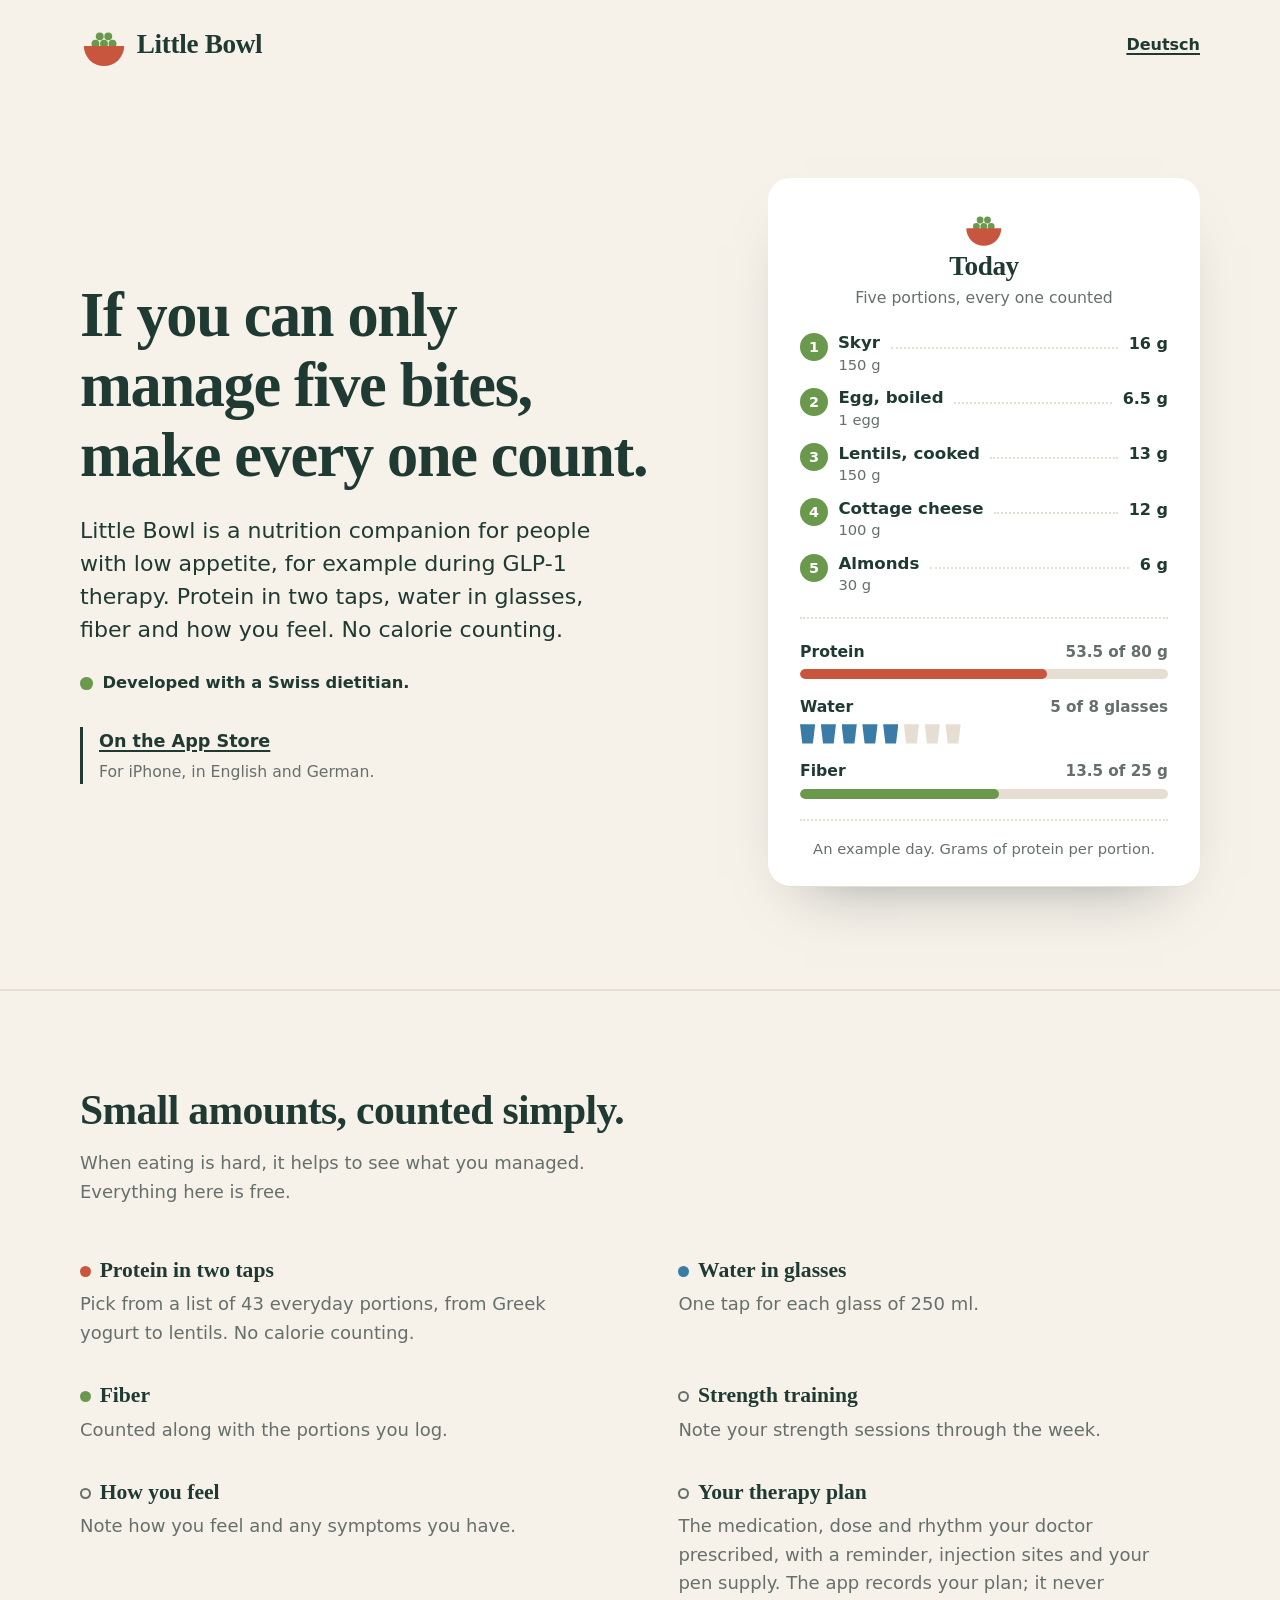
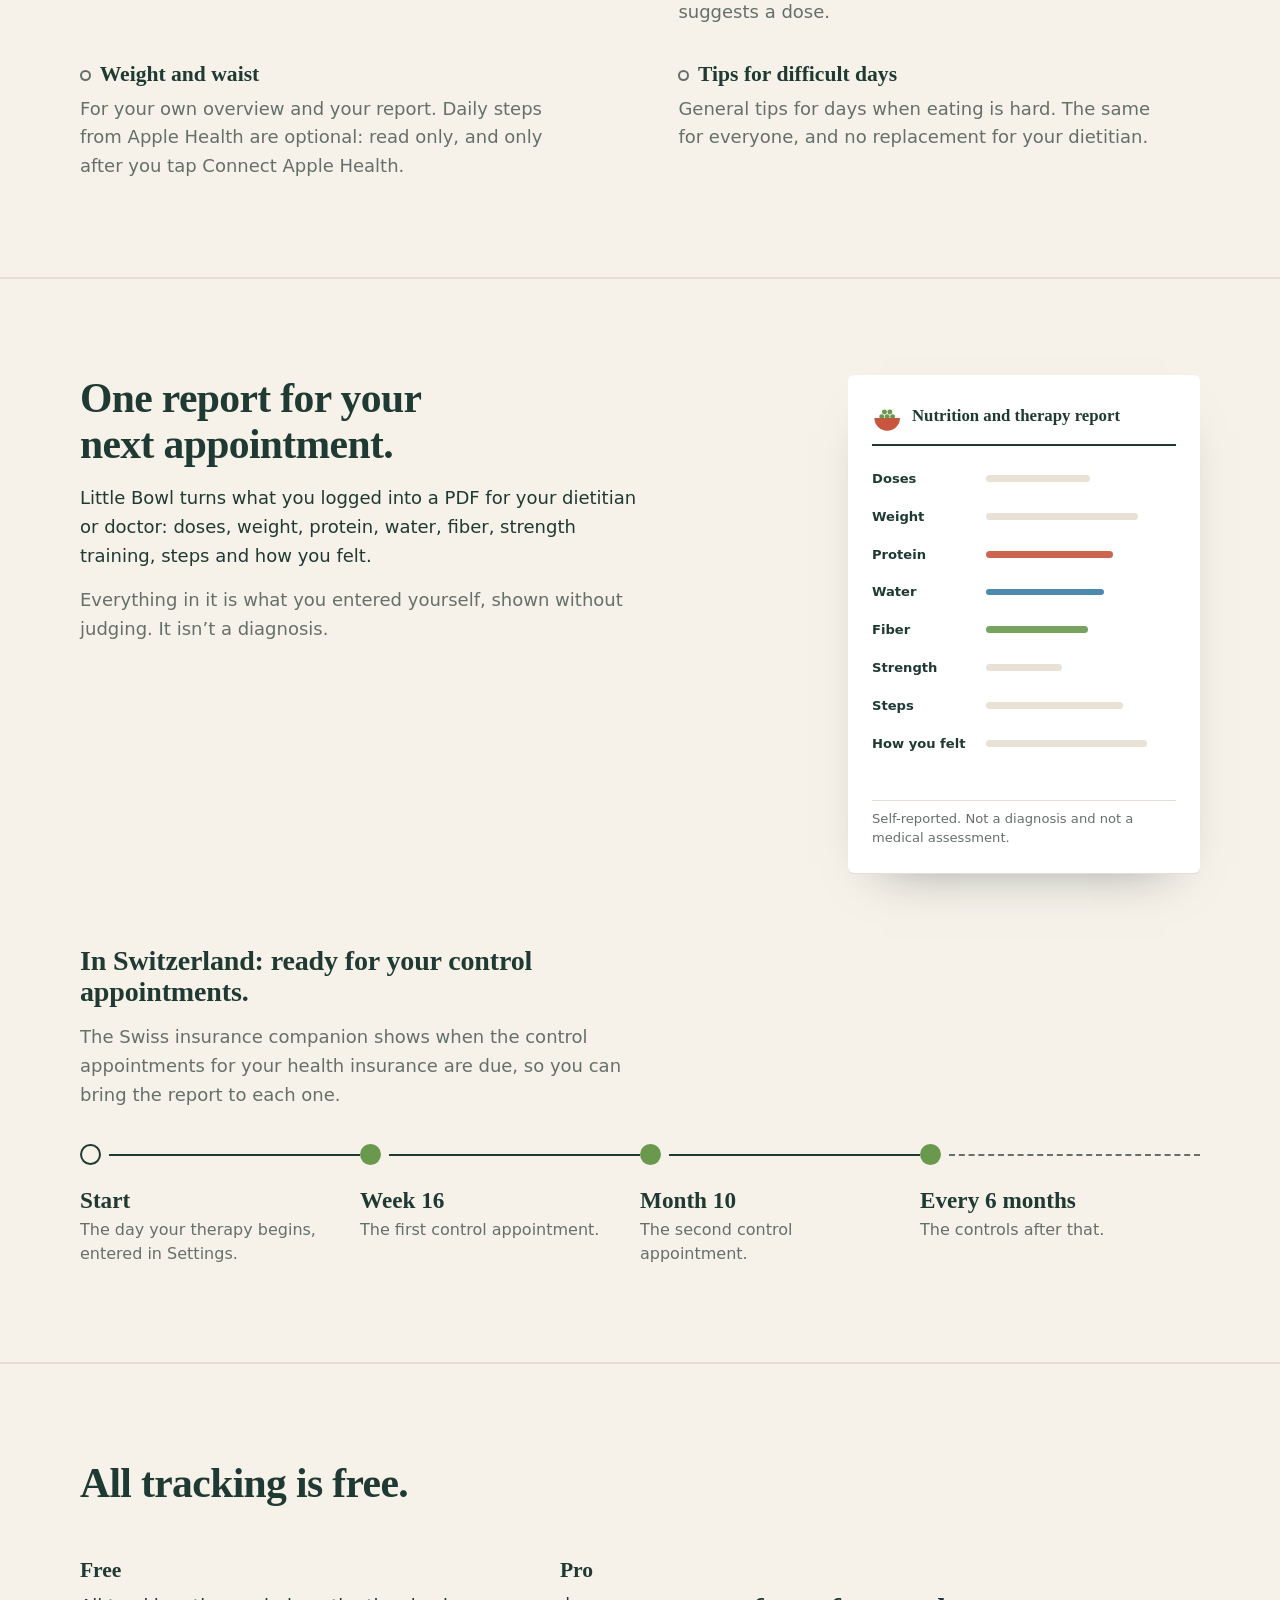
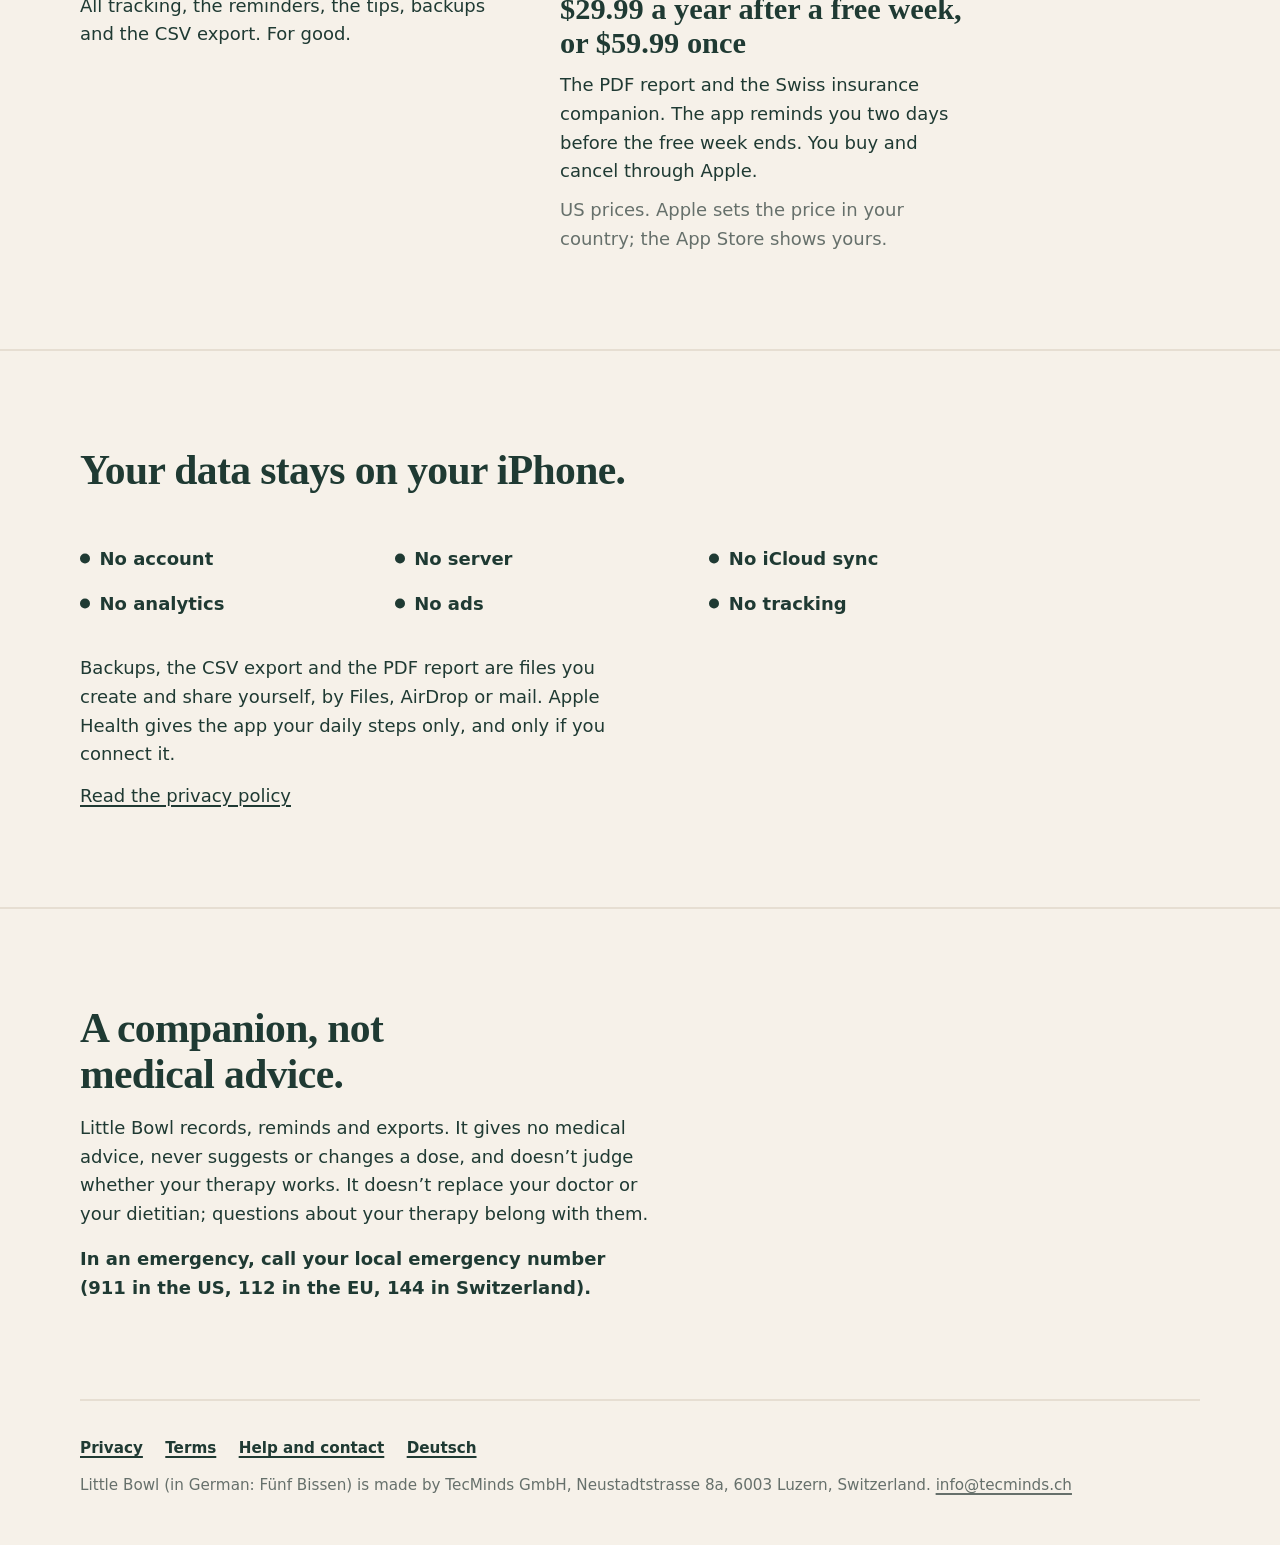
==== index.html @ 8eec95f1 "Website for Fünf Bissen / Little Bowl, English and German Home, privacy policy, terms and support. N" ====
<!-- Vor Veröffentlichung: heilmittelrechtliche Prüfung (CH HMG/AWV, DE HWG) -->
<!doctype html>
<html lang="en">
<head>
<meta charset="utf-8">
<meta name="viewport" content="width=device-width, initial-scale=1">
<title>Little Bowl: nutrition when your appetite is low</title>
<meta name="description" content="Little Bowl is a nutrition companion for iPhone for people with low appetite, for example during GLP-1 therapy: protein in two taps, water in glasses, fiber, how you feel, and a report for your dietitian. No account; your data stays on your phone.">
<link rel="alternate" hreflang="en" href="https://tobiasosdev.github.io/fuenf-bissen-site/">
<link rel="alternate" hreflang="de" href="https://tobiasosdev.github.io/fuenf-bissen-site/de/">
<meta property="og:title" content="Little Bowl: if you can only manage five bites, make every one count">
<meta property="og:description" content="A calm nutrition companion for days with low appetite. Protein in two taps, water in glasses, fiber, and one report for your dietitian.">
<meta property="og:image" content="https://tobiasosdev.github.io/fuenf-bissen-site/img/icon-512.png">
<meta property="og:type" content="website">
<meta name="theme-color" content="#F6F1E9" media="(prefers-color-scheme: light)">
<meta name="theme-color" content="#1B1D1A" media="(prefers-color-scheme: dark)">
<link rel="icon" href="favicon.svg" type="image/svg+xml">
<link rel="icon" href="img/favicon-32.png" sizes="32x32">
<link rel="apple-touch-icon" href="img/icon-180.png">
<link rel="stylesheet" href="style.css">
</head>
<body>
<a class="skip" href="#main">Skip to content</a>
<header class="wrap top">
  <a class="lockup" href="./" aria-label="Little Bowl, home">
    <svg class="mark" viewBox="0 0 100 100" aria-hidden="true"><circle cx="32.2" cy="51.5" r="8.2" fill="#6A994E"/><circle cx="50" cy="51.5" r="8.2" fill="#6A994E"/><circle cx="67.8" cy="51.5" r="8.2" fill="#6A994E"/><circle cx="41.1" cy="36.1" r="8.2" fill="#6A994E"/><circle cx="58.9" cy="36.1" r="8.2" fill="#6A994E"/><path d="M8 56 H92 A42 42 0 0 1 8 56 Z" fill="#C8553D"/></svg>
    <span class="wordmark">Little Bowl</span>
  </a>
  <nav><a href="de/" hreflang="de" lang="de">Deutsch</a></nav>
</header>

<main id="main">
  <section class="wrap hero">
    <div class="hero-text">
      <h1>If you can only manage five bites, make every one count.</h1>
      <p class="lead">Little Bowl is a nutrition companion for people with low appetite, for example during GLP-1 therapy. Protein in two taps, water in glasses, fiber and how you feel. No calorie counting.</p>
      <p class="made-with">Developed with a Swiss dietitian.</p>
      <p class="store">
        <!-- TODO: replace # with the App Store link once the app is live. -->
        <a href="#">On the App Store</a>
        <span>For iPhone, in English and German.</span>
      </p>
    </div>

    <figure class="today" aria-label="Example: a day with five small portions">
      <div class="today-head">
        <svg class="mark" viewBox="0 0 100 100" aria-hidden="true"><circle cx="32.2" cy="51.5" r="8.2" fill="#6A994E"/><circle cx="50" cy="51.5" r="8.2" fill="#6A994E"/><circle cx="67.8" cy="51.5" r="8.2" fill="#6A994E"/><circle cx="41.1" cy="36.1" r="8.2" fill="#6A994E"/><circle cx="58.9" cy="36.1" r="8.2" fill="#6A994E"/><path d="M8 56 H92 A42 42 0 0 1 8 56 Z" fill="#C8553D"/></svg>
        <h2>Today</h2>
        <p>Five portions, every one counted</p>
      </div>
      <ol class="bites">
        <li style="--i:0"><span class="n" aria-hidden="true">1</span><span class="food">Skyr</span><span class="lead-dots"></span><span class="g">16 g</span><span class="portion">150 g</span></li>
        <li style="--i:1"><span class="n" aria-hidden="true">2</span><span class="food">Egg, boiled</span><span class="lead-dots"></span><span class="g">6.5 g</span><span class="portion">1 egg</span></li>
        <li style="--i:2"><span class="n" aria-hidden="true">3</span><span class="food">Lentils, cooked</span><span class="lead-dots"></span><span class="g">13 g</span><span class="portion">150 g</span></li>
        <li style="--i:3"><span class="n" aria-hidden="true">4</span><span class="food">Cottage cheese</span><span class="lead-dots"></span><span class="g">12 g</span><span class="portion">100 g</span></li>
        <li style="--i:4"><span class="n" aria-hidden="true">5</span><span class="food">Almonds</span><span class="lead-dots"></span><span class="g">6 g</span><span class="portion">30 g</span></li>
      </ol>
      <div class="meters">
        <div class="meter protein"><span class="label">Protein</span><span class="value">53.5 of 80 g</span><span class="bar" style="--p:.67" aria-hidden="true"><i></i></span></div>
        <div class="meter water"><span class="label">Water</span><span class="value">5 of 8 glasses</span><span class="glasses" aria-hidden="true"><i class="full" style="--i:0"></i><i class="full" style="--i:1"></i><i class="full" style="--i:2"></i><i class="full" style="--i:3"></i><i class="full" style="--i:4"></i><i></i><i></i><i></i></span></div>
        <div class="meter fibre"><span class="label">Fiber</span><span class="value">13.5 of 25 g</span><span class="bar" style="--p:.54" aria-hidden="true"><i></i></span></div>
      </div>
      <p class="today-foot">An example day. Grams of protein per portion.</p>
    </figure>
  </section>

  <section class="section">
    <div class="wrap">
      <div class="intro">
        <h2>Small amounts, counted simply.</h2>
        <p class="muted">When eating is hard, it helps to see what you managed. Everything here is free.</p>
      </div>
      <dl class="inside">
        <div class="protein"><dt>Protein in two taps</dt><dd>Pick from a list of 43 everyday portions, from Greek yogurt to lentils. No calorie counting.</dd></div>
        <div class="water"><dt>Water in glasses</dt><dd>One tap for each glass of 250 ml.</dd></div>
        <div class="fibre"><dt>Fiber</dt><dd>Counted along with the portions you log.</dd></div>
        <div><dt>Strength training</dt><dd>Note your strength sessions through the week.</dd></div>
        <div><dt>How you feel</dt><dd>Note how you feel and any symptoms you have.</dd></div>
        <div><dt>Your therapy plan</dt><dd>The medication, dose and rhythm your doctor prescribed, with a reminder, injection sites and your pen supply. The app records your plan; it never suggests a dose.</dd></div>
        <div><dt>Weight and waist</dt><dd>For your own overview and your report. Daily steps from Apple Health are optional: read only, and only after you tap Connect Apple Health.</dd></div>
        <div><dt>Tips for difficult days</dt><dd>General tips for days when eating is hard. The same for everyone, and no replacement for your dietitian.</dd></div>
      </dl>
    </div>
  </section>

  <section class="section">
    <div class="wrap">
      <div class="report">
        <div class="report-text">
          <h2>One report for your next appointment.</h2>
          <p>Little Bowl turns what you logged into a PDF for your dietitian or doctor: doses, weight, protein, water, fiber, strength training, steps and how you felt.</p>
          <p class="muted">Everything in it is what you entered yourself, shown without judging. It isn’t a diagnosis.</p>
        </div>
        <figure class="sheet" aria-label="Sketch of the PDF report">
          <div class="sheet-head">
            <svg class="mark" viewBox="0 0 100 100" aria-hidden="true"><circle cx="32.2" cy="51.5" r="8.2" fill="#6A994E"/><circle cx="50" cy="51.5" r="8.2" fill="#6A994E"/><circle cx="67.8" cy="51.5" r="8.2" fill="#6A994E"/><circle cx="41.1" cy="36.1" r="8.2" fill="#6A994E"/><circle cx="58.9" cy="36.1" r="8.2" fill="#6A994E"/><path d="M8 56 H92 A42 42 0 0 1 8 56 Z" fill="#C8553D"/></svg>
            <b>Nutrition and therapy report</b>
          </div>
          <ul>
            <li style="--w:55%">Doses</li>
            <li style="--w:80%">Weight</li>
            <li class="protein" style="--w:67%">Protein</li>
            <li class="water" style="--w:62%">Water</li>
            <li class="fibre" style="--w:54%">Fiber</li>
            <li style="--w:40%">Strength</li>
            <li style="--w:72%">Steps</li>
            <li style="--w:85%">How you felt</li>
          </ul>
          <p class="sheet-foot">Self-reported. Not a diagnosis and not a medical assessment.</p>
        </figure>
      </div>

      <div class="swiss">
        <div class="intro">
          <h3>In Switzerland: ready for your control appointments.</h3>
          <p class="muted">The Swiss insurance companion shows when the control appointments for your health insurance are due, so you can bring the report to each one.</p>
        </div>
        <ol class="controls">
          <li><span class="stop" aria-hidden="true"></span><span class="when">Start</span><span class="what">The day your therapy begins, entered in Settings.</span></li>
          <li><span class="stop" aria-hidden="true"></span><span class="when">Week 16</span><span class="what">The first control appointment.</span></li>
          <li><span class="stop" aria-hidden="true"></span><span class="when">Month 10</span><span class="what">The second control appointment.</span></li>
          <li><span class="stop" aria-hidden="true"></span><span class="when">Every 6 months</span><span class="what">The controls after that.</span></li>
        </ol>
      </div>
    </div>
  </section>

  <section class="section">
    <div class="wrap">
      <div class="intro">
        <h2>All tracking is free.</h2>
      </div>
      <div class="price">
        <div>
          <h3>Free</h3>
          <p>All tracking, the reminders, the tips, backups and the CSV export. For good.</p>
        </div>
        <div>
          <h3>Pro</h3>
          <p class="amount">$29.99 a year after a free week, or $59.99 once</p>
          <p>The PDF report and the Swiss insurance companion. The app reminds you two days before the free week ends. You buy and cancel through Apple.</p>
          <p class="muted">US prices. Apple sets the price in your country; the App Store shows yours.</p>
        </div>
      </div>
    </div>
  </section>

  <section class="section">
    <div class="wrap">
      <div class="intro">
        <h2>Your data stays on your iPhone.</h2>
      </div>
      <ul class="facts">
        <li>No account</li>
        <li>No server</li>
        <li>No iCloud sync</li>
        <li>No analytics</li>
        <li>No ads</li>
        <li>No tracking</li>
      </ul>
      <div class="after">
        <p>Backups, the CSV export and the PDF report are files you create and share yourself, by Files, AirDrop or mail. Apple Health gives the app your daily steps only, and only if you connect it.</p>
        <p><a href="privacy.html">Read the privacy policy</a></p>
      </div>
    </div>
  </section>

  <section class="section">
    <div class="wrap">
      <div class="safety">
        <h2>A companion, not medical advice.</h2>
        <p>Little Bowl records, reminds and exports. It gives no medical advice, never suggests or changes a dose, and doesn’t judge whether your therapy works. It doesn’t replace your doctor or your dietitian; questions about your therapy belong with them.</p>
        <p class="emergency">In an emergency, call your local emergency number (911 in the US, 112 in the EU, 144 in Switzerland).</p>
      </div>
    </div>
  </section>
</main>

<footer class="wrap foot">
  <nav><a href="privacy.html">Privacy</a><a href="terms.html">Terms</a><a href="support.html">Help and contact</a><a href="de/" hreflang="de" lang="de">Deutsch</a></nav>
  <p>Little Bowl (in German: Fünf Bissen) is made by TecMinds GmbH, Neustadtstrasse 8a, 6003 Luzern, Switzerland. <a href="mailto:info@tecminds.ch">info@tecminds.ch</a></p>
</footer>
</body>
</html>
---- style.css ----
/* Fünf Bissen / Little Bowl: the app's palette (Genug/Design/Theme.swift).
   Spruce ink on oat paper. Terracotta is protein, lake blue is water, sage is fibre.
   No web fonts and nothing from third parties: the serif is New York wherever Apple ships it. */

:root {
  --paper: #F6F1E9;
  --card: #FFFFFF;
  --ink: #1F3A33;
  --muted: #66706B;
  --line: #E6DED2;
  --protein: #C8553D;
  --water: #3A7CA5;
  --fibre: #6A994E;

  --serif: ui-serif, "New York", "Iowan Old Style", Charter, Georgia, serif;
  --sans: system-ui, -apple-system, "Segoe UI", Roboto, "Helvetica Neue", Arial, sans-serif;
  /* SF Rounded for numbers, as in the app. */
  --round: ui-rounded, system-ui, -apple-system, sans-serif;
  --measure: 36rem;
  --radius: 22px;
  color-scheme: light dark;
}

@media (prefers-color-scheme: dark) {
  :root {
    --paper: #1B1D1A;
    --card: #262924;
    --ink: #EAF0EC;
    --muted: #A9B3AD;
    --line: #3A3E37;
    --protein: #E07A62;
    --water: #6AA7CF;
    --fibre: #8DBB70;
  }
}

* { box-sizing: border-box; }

html { -webkit-text-size-adjust: 100%; }

body {
  margin: 0;
  background: var(--paper);
  color: var(--ink);
  font: 400 1.125rem/1.6 var(--sans);
}

a { color: inherit; text-decoration-thickness: 1.5px; text-underline-offset: .18em; }
a:hover { text-decoration-thickness: 2.5px; }
:focus-visible { outline: 3px solid var(--ink); outline-offset: 3px; border-radius: 6px; }

.skip { position: absolute; left: -999px; }
.skip:focus { left: 1rem; top: 1rem; background: var(--card); padding: .5rem .9rem; z-index: 2; }

.wrap { width: min(70rem, 100% - 2.5rem); margin-inline: auto; }

/* Header: the bowl and the wordmark */
.top {
  display: flex;
  align-items: center;
  justify-content: space-between;
  gap: 1rem;
  padding-block: 1.6rem;
}
.top nav { font-weight: 700; font-size: 1rem; }

.lockup { display: inline-flex; align-items: center; gap: .55rem; text-decoration: none; }
.lockup .mark { width: 3rem; height: 3rem; flex: none; margin-block: -.4rem -.2rem; }
.lockup .wordmark { font-family: var(--serif); font-weight: 600; font-size: 1.7rem; line-height: 1; letter-spacing: -.012em; white-space: nowrap; }
.mark circle { fill: var(--fibre); }
.mark path { fill: var(--protein); }

h1, h2, h3 { font-family: var(--serif); font-weight: 600; line-height: 1.12; margin: 0; }
h1 { font-size: clamp(2.4rem, 5.4vw, 3.9rem); letter-spacing: -.022em; text-wrap: balance; }
h2 { font-size: clamp(1.8rem, 3.6vw, 2.6rem); letter-spacing: -.015em; text-wrap: balance; }
h3 { font-size: 1.35rem; letter-spacing: -.005em; }
p { margin: 0; }

.lead { font-size: clamp(1.2rem, 2.1vw, 1.38rem); line-height: 1.5; max-width: 32rem; }
.muted { color: var(--muted); }

/* Hero: the line on the left, an example day on the right */
.hero {
  display: grid;
  grid-template-columns: minmax(0, 1fr) minmax(0, 27rem);
  gap: clamp(2.5rem, 6vw, 5.5rem);
  align-items: center;
  padding-block: clamp(2rem, 7vw, 5.5rem) clamp(3.5rem, 8vw, 6.5rem);
}
.hero-text { display: grid; gap: 1.5rem; }
.made-with { display: flex; align-items: center; gap: .6rem; font-weight: 600; font-size: 1.02rem; }
.made-with::before { content: ""; flex: none; width: .8rem; height: .8rem; border-radius: 50%; background: var(--fibre); }
/* A plain link until the store page exists. */
.store { display: grid; gap: .25rem; margin-top: .4rem; padding-left: 1rem; border-left: 3px solid var(--ink); }
.store a { font-weight: 800; font-size: 1.1rem; }
.store span { font-size: .98rem; color: var(--muted); }

/* The example day: five portions, each one counted */
.today {
  margin: 0;
  background: var(--card);
  border-radius: var(--radius);
  padding: 2rem clamp(1.25rem, 3vw, 2rem) 1.6rem;
  box-shadow: 0 1px 0 var(--line), 0 30px 60px -38px rgb(31 58 51 / .5);
}
.today-head { text-align: center; margin-bottom: 1.4rem; }
.today-head .mark { width: 2.6rem; height: 2.6rem; display: block; margin: -.3rem auto .3rem; }
.today-head h2 { font-size: 1.7rem; }
.today-head p { color: var(--muted); font-size: .98rem; margin-top: .2rem; }

.bites { list-style: none; margin: 0; padding: 0; display: grid; gap: .8rem; }
.bites li {
  display: grid;
  grid-template-columns: 1.75rem auto 1fr auto;
  grid-template-areas: "n food lead g" "n portion portion portion";
  column-gap: .65rem;
  row-gap: 0;
}
.bites .n {
  grid-area: n;
  align-self: start;
  width: 1.75rem;
  height: 1.75rem;
  margin-top: .05rem;
  border-radius: 50%;
  background: var(--fibre);
  color: var(--card);
  font: 700 .9rem/1.75rem var(--round);
  text-align: center;
}
.bites .food { grid-area: food; font-weight: 700; font-size: 1.04rem; line-height: 1.35; }
/* Leader dots, the way a menu runs a dish to its price */
.bites .lead-dots { grid-area: lead; align-self: end; margin-bottom: .32em; border-bottom: 2px dotted var(--line); }
.bites .g { grid-area: g; align-self: end; font: 700 1rem/1.35 var(--round); font-variant-numeric: tabular-nums; }
.bites .portion { grid-area: portion; font-size: .92rem; color: var(--muted); line-height: 1.35; }

.meters { margin-top: 1.4rem; padding-top: 1.2rem; border-top: 2px dotted var(--line); display: grid; gap: .9rem; }
.meter { display: grid; grid-template-columns: 1fr auto; grid-template-areas: "label value" "bar bar"; gap: .35rem .6rem; align-items: baseline; }
.meter .label { grid-area: label; font-weight: 700; font-size: .98rem; }
.meter .value { grid-area: value; font: 600 .95rem/1.3 var(--round); color: var(--muted); font-variant-numeric: tabular-nums; }
.meter .bar { grid-area: bar; display: block; height: .62rem; border-radius: 99px; background: var(--line); overflow: hidden; }
.meter .bar i { display: block; height: 100%; width: calc(var(--p) * 100%); border-radius: inherit; background: var(--c); transform-origin: left; }
.meter.protein { --c: var(--protein); }
.meter.fibre { --c: var(--fibre); }
.glasses { grid-area: bar; display: flex; gap: .35rem; }
.glasses i { display: block; width: .95rem; height: 1.2rem; background: var(--line); clip-path: polygon(0 0, 100% 0, 85% 100%, 15% 100%); }
.glasses i.full { background: var(--water); }
.today-foot { margin-top: 1.3rem; padding-top: 1rem; border-top: 2px dotted var(--line); font-size: .92rem; color: var(--muted); text-align: center; }

/* The one moment of motion: five portions, one after another, then the day adds up. */
@media (prefers-reduced-motion: no-preference) {
  .bites li { animation: serve .45s cubic-bezier(.2, .9, .3, 1.2) both; animation-delay: calc(var(--i, 0) * 110ms + 300ms); }
  .bites .n { animation: pop .42s cubic-bezier(.2, .9, .3, 1.35) both; animation-delay: calc(var(--i, 0) * 110ms + 380ms); }
  .meter .bar i { animation: fill .9s cubic-bezier(.3, .8, .3, 1) both; animation-delay: 1s; }
  .glasses i.full { animation: appear .4s ease-out both; animation-delay: calc(var(--i, 0) * 80ms + 1s); }
}
@keyframes serve { from { opacity: 0; transform: translateY(.4rem); } }
@keyframes pop { from { transform: scale(0); } }
@keyframes fill { from { transform: scaleX(0); } }
@keyframes appear { from { opacity: 0; } }

/* Sections */
.section { padding-block: clamp(3.5rem, 8vw, 6rem); border-top: 2px solid var(--line); }
.section .intro { max-width: var(--measure); display: grid; gap: 1rem; margin-bottom: clamp(2rem, 5vw, 3.2rem); }

/* What's inside: a plain two-column list, each item with its colour from the app */
.inside { display: grid; grid-template-columns: repeat(2, minmax(0, 1fr)); gap: 2.2rem clamp(2rem, 6vw, 5rem); margin: 0; }
.inside div { display: grid; gap: .4rem; max-width: 30rem; align-content: start; }
.inside dt { font-family: var(--serif); font-size: 1.35rem; font-weight: 600; line-height: 1.2; display: flex; align-items: baseline; gap: .55rem; }
.inside dt::before { content: ""; flex: none; width: .68rem; height: .68rem; border-radius: 50%; box-shadow: inset 0 0 0 2px var(--muted); background: var(--c, transparent); }
.inside .protein dt::before { --c: var(--protein); box-shadow: none; }
.inside .water dt::before { --c: var(--water); box-shadow: none; }
.inside .fibre dt::before { --c: var(--fibre); box-shadow: none; }
.inside dd { margin: 0; color: var(--muted); }

/* The report, and the Swiss control dates */
.report { display: grid; grid-template-columns: minmax(0, 1fr) minmax(0, 22rem); gap: clamp(2rem, 6vw, 5rem); align-items: start; }
.report-text { display: grid; gap: 1rem; max-width: var(--measure); }
.sheet {
  margin: 0;
  background: var(--card);
  border-radius: 6px;
  aspect-ratio: 1 / 1.414;
  padding: 1.6rem 1.5rem;
  box-shadow: 0 1px 0 var(--line), 0 24px 50px -34px rgb(31 58 51 / .55);
  display: grid;
  grid-template-rows: auto 1fr auto;
  gap: 1rem;
  font-size: .82rem;
}
.sheet-head { display: flex; align-items: center; gap: .6rem; padding-bottom: .8rem; border-bottom: 2px solid var(--ink); }
.sheet-head .mark { width: 1.9rem; height: 1.9rem; flex: none; }
.sheet-head b { font-family: var(--serif); font-size: 1.05rem; font-weight: 600; line-height: 1.2; }
.sheet ul { list-style: none; margin: 0; padding: .4rem 0 0; display: grid; align-content: start; gap: 1.05rem; }
.sheet li { display: grid; grid-template-columns: 6.5rem 1fr; align-items: center; gap: .6rem; font-weight: 600; }
/* Lines stand in for the values: the page shows what you logged, not what we think of it. */
.sheet li::after { content: ""; height: .42rem; border-radius: 99px; background: var(--c, var(--line)); width: var(--w, 70%); opacity: .9; }
.sheet .protein { --c: var(--protein); }
.sheet .water { --c: var(--water); }
.sheet .fibre { --c: var(--fibre); }
.sheet-foot { color: var(--muted); border-top: 1px solid var(--line); padding-top: .6rem; line-height: 1.4; }

.swiss { margin-top: clamp(3rem, 7vw, 4.5rem); display: grid; gap: 1.6rem; }
.swiss .intro { margin-bottom: 0; }
.swiss h3 { font-size: clamp(1.4rem, 2.4vw, 1.75rem); }
.controls { list-style: none; margin: 0; padding: 0; display: grid; grid-template-columns: repeat(4, minmax(0, 1fr)); }
.controls li { display: grid; gap: .3rem; align-content: start; padding-right: 1.2rem; }
.controls .stop { display: flex; align-items: center; height: 2.4rem; margin-right: -1.2rem; margin-bottom: .5rem; }
.controls .stop::before { content: ""; flex: none; width: 1.3rem; height: 1.3rem; border-radius: 50%; background: var(--fibre); }
.controls .stop::after { content: ""; flex: 1; height: 2px; background: var(--ink); margin-left: .5rem; }
.controls li:first-child .stop::before { background: none; box-shadow: inset 0 0 0 2px var(--ink); }
.controls li:last-child .stop::after { background: none; border-top: 2px dashed var(--muted); height: 0; }
.controls .when { font-family: var(--serif); font-size: 1.45rem; font-weight: 600; line-height: 1.15; }
.controls .what { color: var(--muted); font-size: 1rem; line-height: 1.5; max-width: 15rem; }

/* Price */
.price { display: grid; grid-template-columns: repeat(2, minmax(0, 1fr)); gap: clamp(1.5rem, 5vw, 4rem); max-width: 56rem; }
.price > div { display: grid; gap: .6rem; align-content: start; }
.price .amount { font-family: var(--serif); font-size: 1.9rem; font-weight: 600; line-height: 1.15; }

/* Privacy in short */
.facts { list-style: none; margin: 0; padding: 0; display: grid; grid-template-columns: repeat(3, minmax(0, 1fr)); gap: 1rem clamp(1.5rem, 4vw, 3rem); max-width: 56rem; }
.facts li { display: flex; gap: .6rem; align-items: baseline; font-weight: 600; }
.facts li::before { content: ""; flex: none; width: .62rem; height: .62rem; border-radius: 50%; background: var(--ink); transform: translateY(-.08em); }
.after { margin-top: 2.2rem; max-width: var(--measure); display: grid; gap: .8rem; }

/* Safety */
.safety { max-width: var(--measure); display: grid; gap: 1rem; }
.emergency { font-weight: 700; }

/* Footer */
.foot {
  border-top: 2px solid var(--line);
  padding-block: 2.2rem 3rem;
  font-size: .95rem;
  color: var(--muted);
  display: grid;
  gap: .8rem;
}
.foot nav { display: flex; flex-wrap: wrap; gap: .4rem 1.4rem; font-weight: 700; color: var(--ink); }

/* Text pages: privacy, terms, support */
.page { max-width: 42rem; padding-block: clamp(1.5rem, 5vw, 3.5rem) 3rem; }
.page h1 { font-size: clamp(2.3rem, 5vw, 3.2rem); margin-bottom: .6rem; }
.page .lead { margin-block: 1.4rem 1rem; max-width: none; }
.page h2 { font-size: 1.6rem; margin-top: 2.6rem; margin-bottom: .6rem; }
.page h3 { font-size: 1.2rem; margin-top: 1.8rem; margin-bottom: .4rem; }
.page p + p { margin-top: .8rem; }
.page ul { padding-left: 1.2rem; margin: .6rem 0 0; }
.page ul + p { margin-top: .8rem; }
.page li + li { margin-top: .4rem; }
.page .note { margin-top: 1.2rem; padding: 1rem 1.2rem; background: var(--card); border-radius: 14px; border-left: 3px solid var(--ink); }

@media (max-width: 860px) {
  .hero, .report { grid-template-columns: 1fr; }
  .today { max-width: 30rem; }
  .sheet { max-width: 22rem; }
  .controls { grid-template-columns: 1fr 1fr; row-gap: 2rem; }
  .controls li:nth-child(2) .stop::after { background: none; }
  .inside, .price { grid-template-columns: 1fr; }
  .facts { grid-template-columns: 1fr 1fr; }
}

@media (max-width: 520px) {
  body { font-size: 1.06rem; }
  .lockup .wordmark { font-size: 1.45rem; }
  .lockup .mark { width: 2.6rem; height: 2.6rem; }
  .controls, .facts { grid-template-columns: 1fr; }
  .controls .stop::after { display: none; }
}
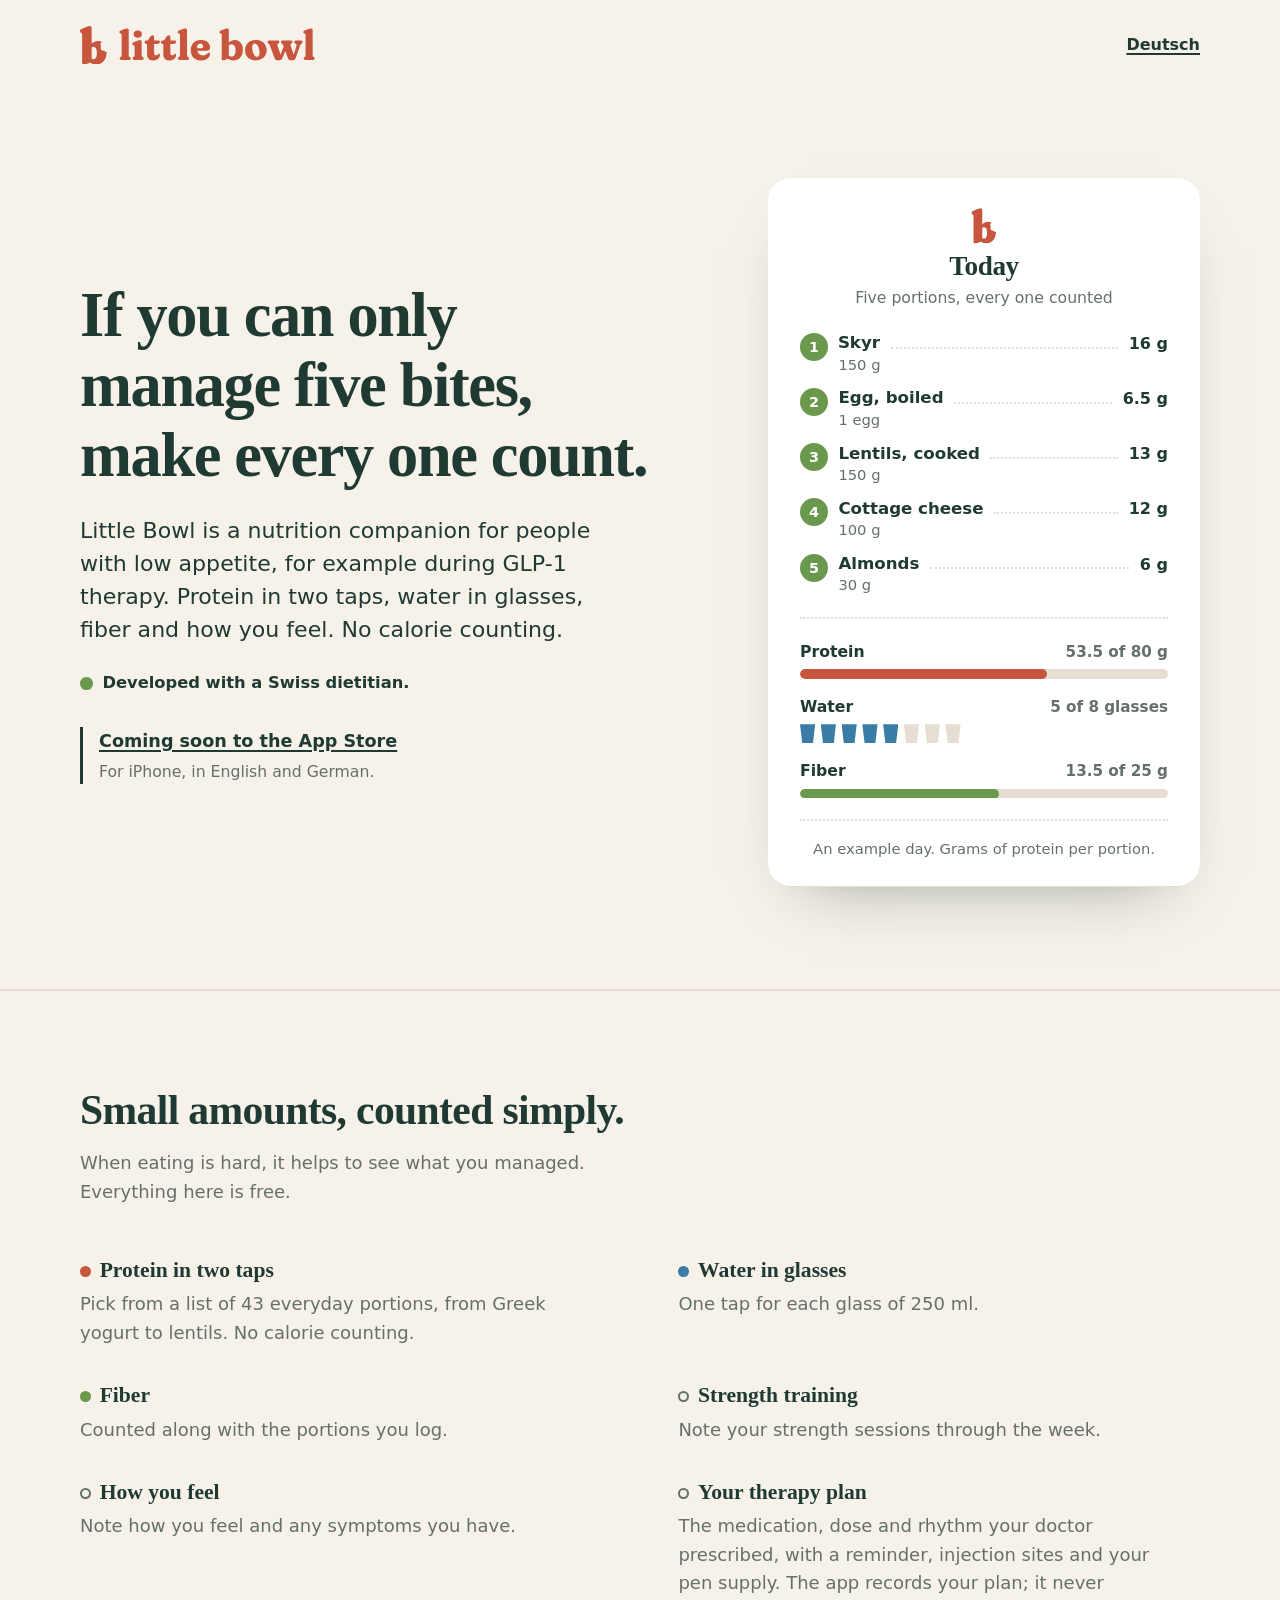
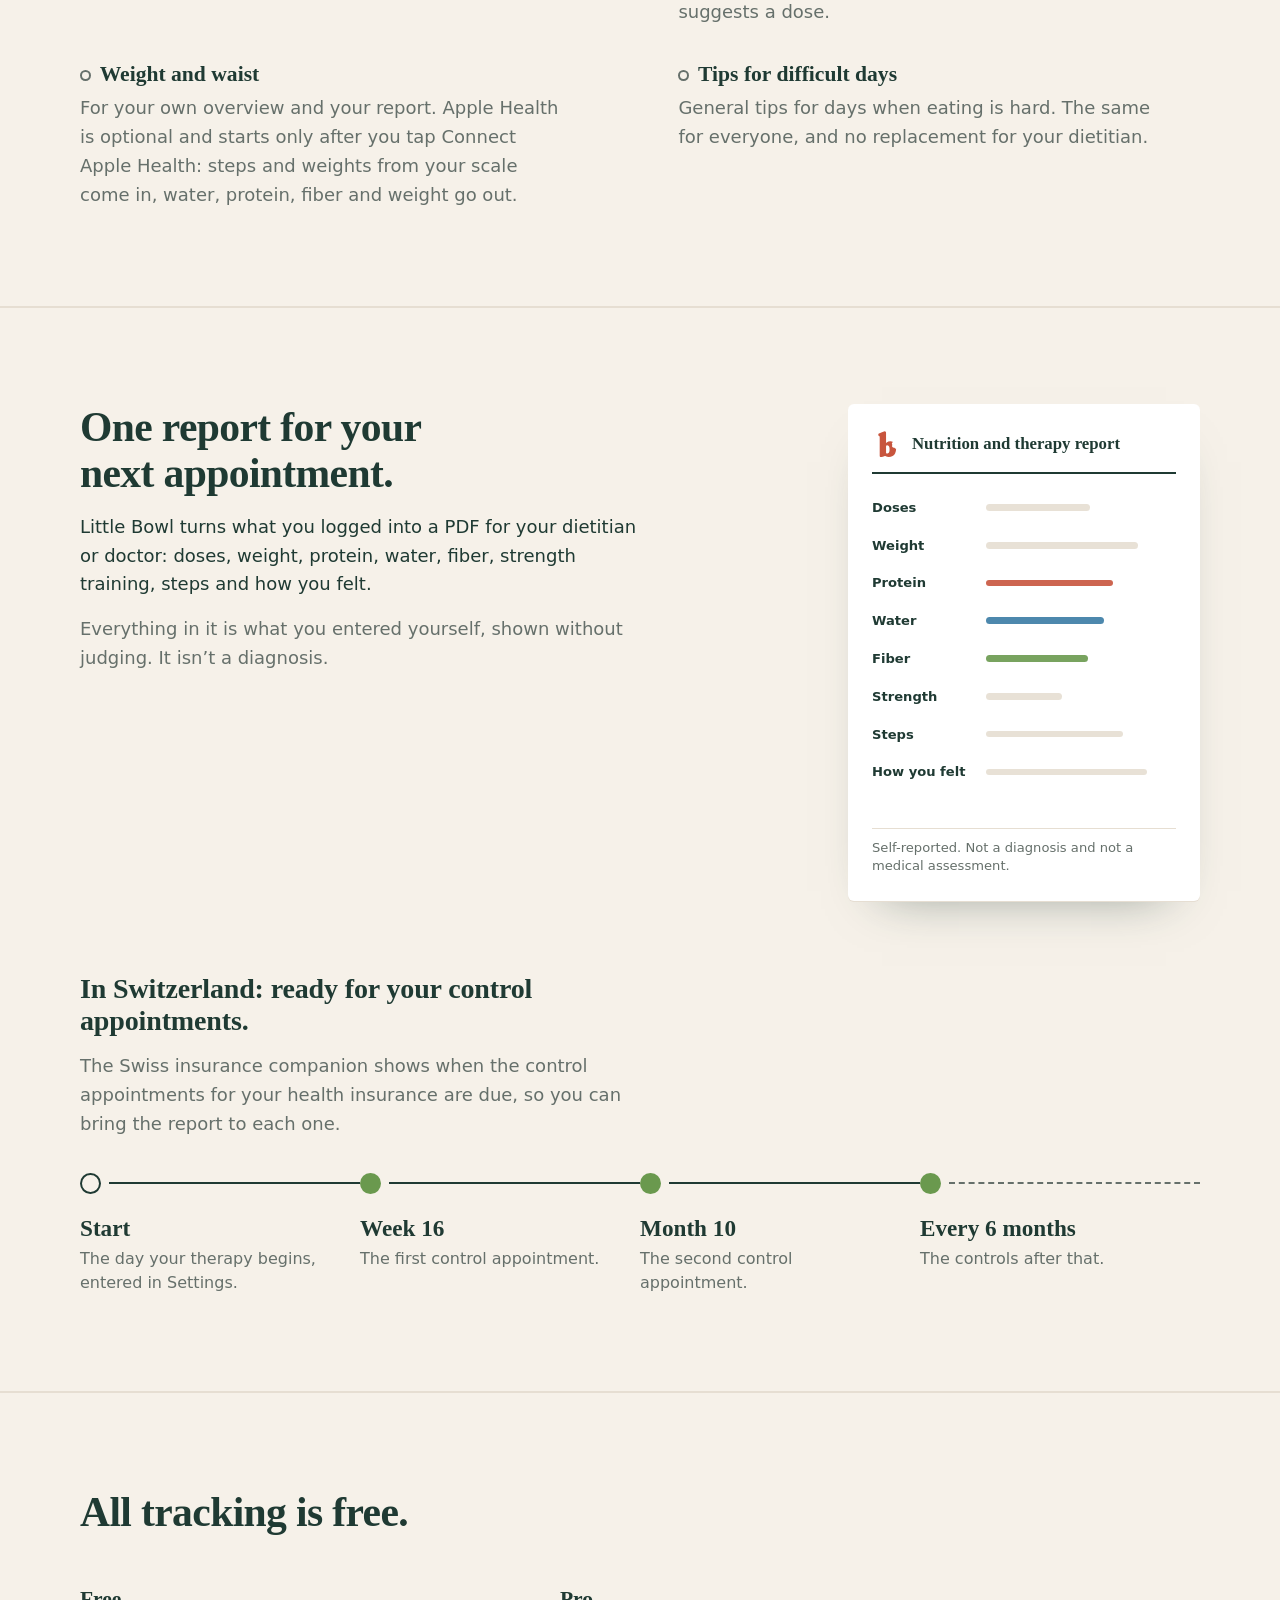
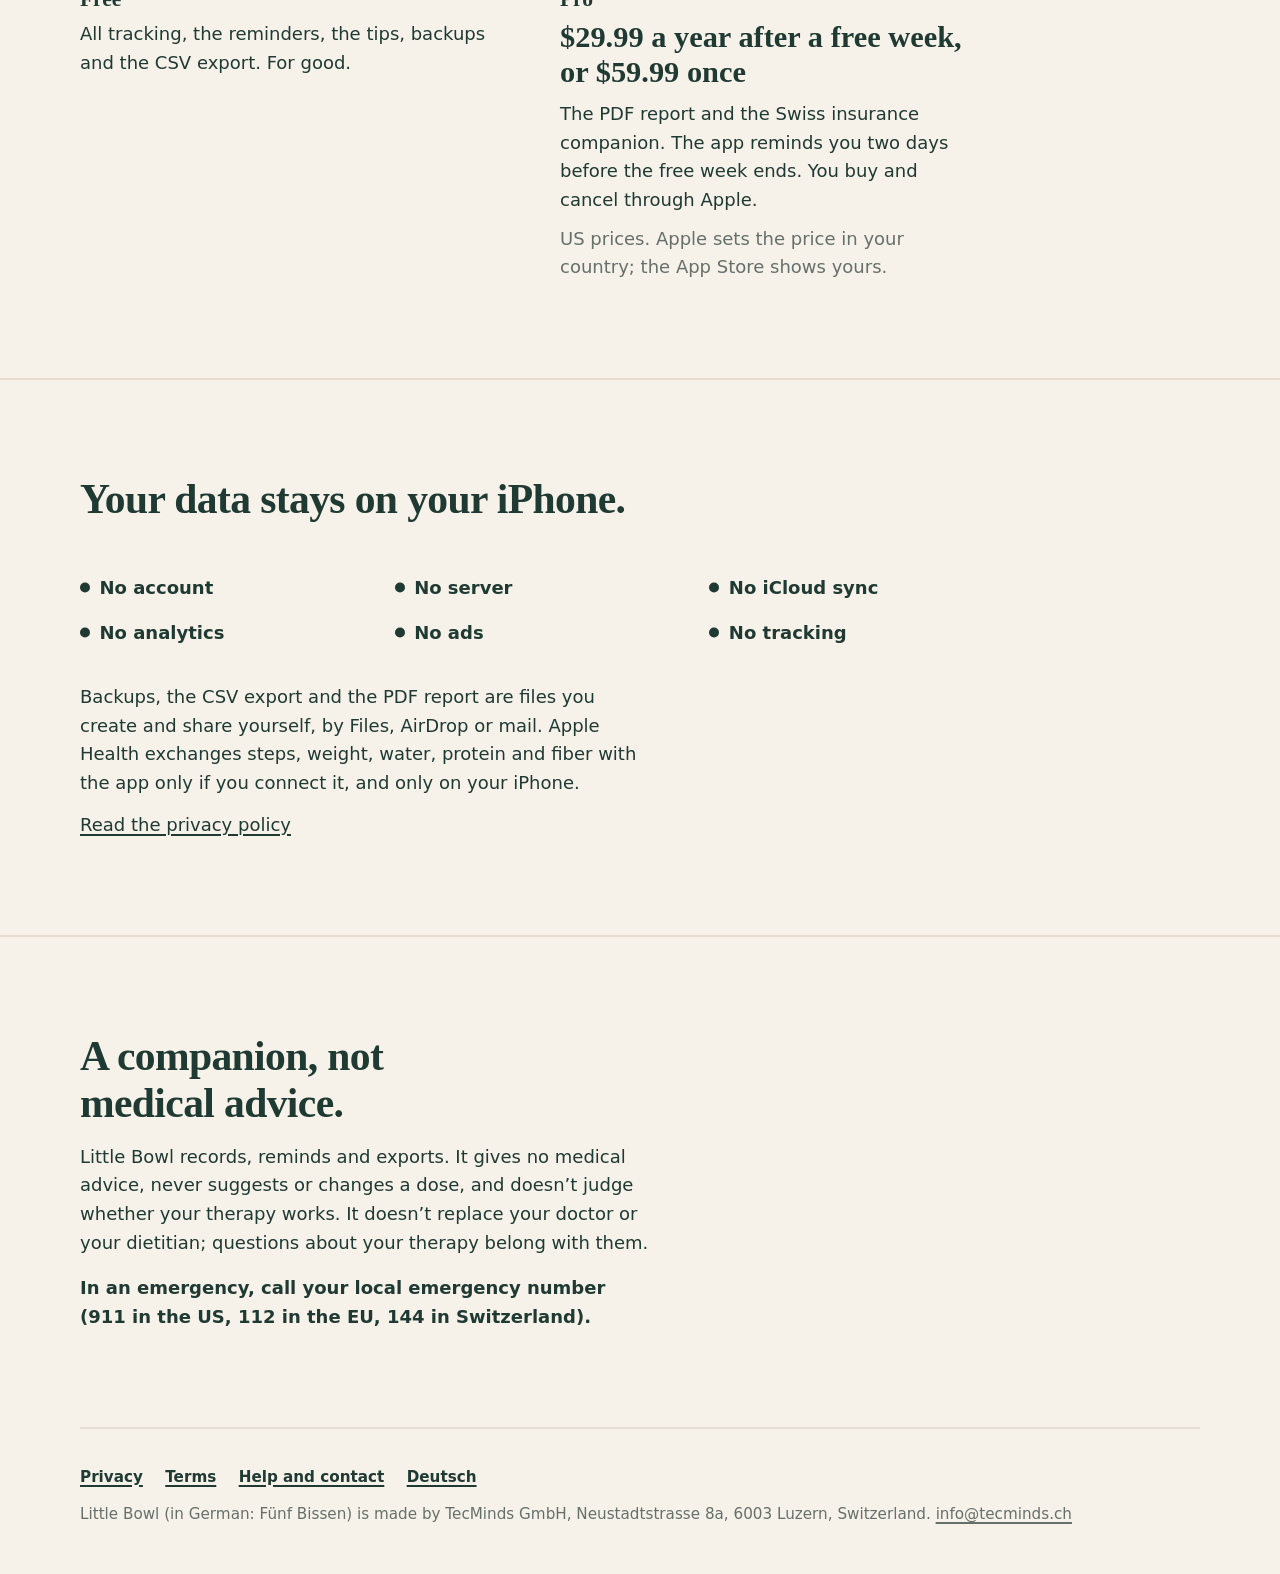
==== commit a9c5ee8a: "Logo, Apple Health texts, store button before launch - The bitten b: favicons, icons and inline mark" ====
--- a/index.html
+++ b/index.html
@@ -23,8 +23,7 @@
 <a class="skip" href="#main">Skip to content</a>
 <header class="wrap top">
   <a class="lockup" href="./" aria-label="Little Bowl, home">
-    <svg class="mark" viewBox="0 0 100 100" aria-hidden="true"><circle cx="32.2" cy="51.5" r="8.2" fill="#6A994E"/><circle cx="50" cy="51.5" r="8.2" fill="#6A994E"/><circle cx="67.8" cy="51.5" r="8.2" fill="#6A994E"/><circle cx="41.1" cy="36.1" r="8.2" fill="#6A994E"/><circle cx="58.9" cy="36.1" r="8.2" fill="#6A994E"/><path d="M8 56 H92 A42 42 0 0 1 8 56 Z" fill="#C8553D"/></svg>
-    <span class="wordmark">Little Bowl</span>
+    <svg class="logo" viewBox="0 0 556.285 91" aria-hidden="true"><path d="M 27.597 4.937 L 27.597 85.588 L 18.735 88.859 Q 15.345 90.108 12.936 90.554 Q 10.527 91 9.159 91 Q 7.018 91 6.037 89.929 Q 5.056 88.859 5.056 86.896 L 5.056 21.352 Q 5.056 19.033 4.609 18.081 Q 4.163 17.129 3.152 16.475 L 2.617 16.118 Q 1.19 15.167 0.595 14.215 Q 0 13.263 0 11.776 Q 0 10.052 1.011 8.803 Q 2.022 7.554 4.58 6.483 L 15.226 2.141 Q 18.259 0.892 19.984 0.446 Q 21.709 0 23.196 0 Q 25.397 0 26.497 1.368 Q 27.597 2.736 27.597 4.937 Z M 23.791 56.265 L 19.925 51.864 Q 24.326 44.132 29.828 39.731 Q 35.329 35.329 42.764 35.329 Q 48.215 35.329 52.466 37.849 C 50.519 38.473 49.033 40.057 48.534 42.04 C 48.035 44.022 48.594 46.121 50.014 47.592 C 49.964 47.8 49.921 48.009 49.887 48.22 C 48.432 50.496 48.494 53.425 50.043 55.638 C 51.593 57.851 54.324 58.911 56.96 58.322 C 57.17 58.362 57.381 58.394 57.594 58.418 C 58.645 60.571 60.891 61.877 63.282 61.727 Q 63.212 70.863 59.983 77.38 Q 56.682 84.041 50.823 87.521 Q 44.965 91 37.173 91 Q 31.047 91 26.527 88.205 Q 22.007 85.409 18.557 79.699 L 24.624 72.324 Q 26.348 75.952 28.311 77.409 Q 30.274 78.867 32.475 78.867 Q 34.735 78.867 36.43 77.172 Q 38.125 75.476 39.076 72.146 Q 40.028 68.815 40.028 63.997 Q 40.028 58.763 38.958 55.492 Q 37.887 52.221 36.043 50.675 Q 34.199 49.128 31.761 49.128 Q 29.382 49.128 27.359 50.764 Q 25.337 52.399 23.791 56.265 Z M 115.432 9.45 L 115.432 68.3 Q 115.432 70.6 115.857 71.45 Q 116.282 72.3 117.082 72.85 L 118.032 73.3 Q 119.182 73.9 119.732 74.775 Q 120.282 75.65 120.282 76.95 Q 120.282 78.6 119.232 79.55 Q 118.182 80.5 116.382 80.5 L 97.882 80.5 Q 96.032 80.5 95.032 79.55 Q 94.032 78.6 94.032 76.95 Q 94.032 75.65 94.582 74.775 Q 95.132 73.9 96.132 73.25 L 97.232 72.85 Q 97.932 72.3 98.332 71.45 Q 98.732 70.6 98.732 68.35 L 98.732 21.9 Q 98.732 19.9 98.332 19.2 Q 97.932 18.5 96.832 18 L 95.482 17.75 Q 94.432 17.2 93.882 16.45 Q 93.332 15.7 93.332 14.55 Q 93.332 13.2 94.132 12.25 Q 94.932 11.3 96.732 10.6 L 105.632 7.2 Q 107.932 6.35 109.307 6 Q 110.682 5.65 112.032 5.65 Q 113.732 5.65 114.582 6.7 Q 115.432 7.75 115.432 9.45 Z M 146.129 37.15 L 146.129 68.3 Q 146.129 70.55 146.504 71.4 Q 146.879 72.25 147.679 72.85 L 148.629 73.3 Q 149.729 73.9 150.279 74.775 Q 150.829 75.65 150.829 76.95 Q 150.829 78.6 149.804 79.55 Q 148.779 80.5 146.979 80.5 L 128.479 80.5 Q 126.629 80.5 125.604 79.55 Q 124.579 78.6 124.579 76.95 Q 124.579 75.65 125.154 74.8 Q 125.729 73.95 126.779 73.25 L 127.829 72.85 Q 128.579 72.25 129.004 71.4 Q 129.429 70.55 129.429 68.35 L 129.429 49.55 Q 129.429 47.55 128.954 46.8 Q 128.479 46.05 127.479 45.7 L 126.129 45.4 Q 125.029 44.8 124.479 44.1 Q 123.929 43.4 123.929 42.2 Q 123.929 40.85 124.729 39.925 Q 125.529 39 127.329 38.3 L 136.279 34.9 Q 138.479 34 139.879 33.625 Q 141.279 33.25 142.629 33.25 Q 144.329 33.25 145.229 34.35 Q 146.129 35.45 146.129 37.15 Z M 136.929 27.85 Q 132.329 27.85 129.654 25.45 Q 126.979 23.05 126.979 19.1 Q 126.979 15.15 129.654 12.8 Q 132.329 10.45 136.929 10.45 Q 141.529 10.45 144.254 12.8 Q 146.979 15.15 146.979 19.1 Q 146.979 23.05 144.254 25.45 Q 141.529 27.85 136.929 27.85 Z M 156.683 42.1 L 155.283 41.6 Q 154.033 41.05 153.533 40.175 Q 153.033 39.3 153.033 37.95 Q 153.033 36.4 154.133 35.375 Q 155.233 34.35 157.033 34.35 L 158.933 34.35 Q 159.783 34.35 160.658 33.65 Q 161.533 32.95 162.733 31.3 L 166.283 25.6 Q 167.483 23.95 168.958 22.9 Q 170.433 21.85 171.883 21.85 Q 173.583 21.85 174.608 22.9 Q 175.633 23.95 175.633 26 L 175.633 63.5 Q 175.633 66.5 176.858 68.05 Q 178.083 69.6 180.333 69.6 Q 181.733 69.6 182.758 69.025 Q 183.783 68.45 184.583 67.725 Q 185.383 67 186.133 66.375 Q 186.883 65.75 187.683 65.9 Q 188.433 65.9 188.983 66.6 Q 189.533 67.3 189.483 68.9 Q 189.483 72.2 187.383 75.1 Q 185.283 78 181.758 79.8 Q 178.233 81.6 173.883 81.6 Q 166.583 81.6 162.783 78.025 Q 158.983 74.45 158.983 66.95 L 158.983 46.1 Q 158.983 44.25 158.458 43.425 Q 157.933 42.6 156.683 42.1 Z M 169.583 42.65 L 169.583 34.35 L 186.033 34.35 Q 187.733 34.35 188.708 35.125 Q 189.683 35.9 189.683 37.45 Q 189.683 39.65 187.783 41.15 Q 185.883 42.65 181.533 42.65 L 169.583 42.65 Z M 195.204 42.1 L 193.804 41.6 Q 192.554 41.05 192.054 40.175 Q 191.554 39.3 191.554 37.95 Q 191.554 36.4 192.654 35.375 Q 193.754 34.35 195.554 34.35 L 197.454 34.35 Q 198.304 34.35 199.179 33.65 Q 200.054 32.95 201.254 31.3 L 204.804 25.6 Q 206.004 23.95 207.479 22.9 Q 208.954 21.85 210.404 21.85 Q 212.104 21.85 213.129 22.9 Q 214.154 23.95 214.154 26 L 214.154 63.5 Q 214.154 66.5 215.379 68.05 Q 216.604 69.6 218.854 69.6 Q 220.254 69.6 221.279 69.025 Q 222.304 68.45 223.104 67.725 Q 223.904 67 224.654 66.375 Q 225.404 65.75 226.204 65.9 Q 226.954 65.9 227.504 66.6 Q 228.054 67.3 228.004 68.9 Q 228.004 72.2 225.904 75.1 Q 223.804 78 220.279 79.8 Q 216.754 81.6 212.404 81.6 Q 205.104 81.6 201.304 78.025 Q 197.504 74.45 197.504 66.95 L 197.504 46.1 Q 197.504 44.25 196.979 43.425 Q 196.454 42.6 195.204 42.1 Z M 208.104 42.65 L 208.104 34.35 L 224.554 34.35 Q 226.254 34.35 227.229 35.125 Q 228.204 35.9 228.204 37.45 Q 228.204 39.65 226.304 41.15 Q 224.404 42.65 220.054 42.65 L 208.104 42.65 Z M 253.625 9.45 L 253.625 68.3 Q 253.625 70.6 254.05 71.45 Q 254.475 72.3 255.275 72.85 L 256.225 73.3 Q 257.375 73.9 257.925 74.775 Q 258.475 75.65 258.475 76.95 Q 258.475 78.6 257.425 79.55 Q 256.375 80.5 254.575 80.5 L 236.075 80.5 Q 234.225 80.5 233.225 79.55 Q 232.225 78.6 232.225 76.95 Q 232.225 75.65 232.775 74.775 Q 233.325 73.9 234.325 73.25 L 235.425 72.85 Q 236.125 72.3 236.525 71.45 Q 236.925 70.6 236.925 68.35 L 236.925 21.9 Q 236.925 19.9 236.525 19.2 Q 236.125 18.5 235.025 18 L 233.675 17.75 Q 232.625 17.2 232.075 16.45 Q 231.525 15.7 231.525 14.55 Q 231.525 13.2 232.325 12.25 Q 233.125 11.3 234.925 10.6 L 243.825 7.2 Q 246.125 6.35 247.5 6 Q 248.875 5.65 250.225 5.65 Q 251.925 5.65 252.775 6.7 Q 253.625 7.75 253.625 9.45 Z M 308.472 50.75 Q 308.472 54.55 306.422 56.55 Q 304.372 58.55 300.522 58.55 L 273.222 58.55 L 273.222 52.85 L 288.622 52.85 Q 291.672 52.85 291.672 49.75 Q 291.672 45.65 289.797 43.525 Q 287.922 41.4 285.222 41.4 Q 283.072 41.4 281.322 42.65 Q 279.572 43.9 278.522 46.45 Q 277.472 49 277.472 52.85 Q 277.472 61.3 281.397 65.525 Q 285.322 69.75 291.772 69.75 Q 295.222 69.75 298.222 68.375 Q 301.222 67 303.222 64.8 Q 304.322 63.8 305.047 63.45 Q 305.772 63.1 306.422 63.1 Q 307.272 63.1 307.847 63.75 Q 308.422 64.4 308.422 65.85 Q 308.272 69.95 305.647 73.55 Q 303.022 77.15 298.247 79.4 Q 293.472 81.65 286.922 81.65 Q 279.422 81.65 273.922 78.7 Q 268.422 75.75 265.422 70.425 Q 262.422 65.1 262.422 58 Q 262.422 50.85 265.347 45.225 Q 268.272 39.6 273.922 36.35 Q 279.572 33.1 287.572 33.1 Q 294.072 33.1 298.722 35.475 Q 303.372 37.85 305.922 41.9 Q 308.472 45.95 308.472 50.75 Z M 352.73 9.45 L 352.73 76.35 L 346.38 79.55 Q 344.18 80.45 342.355 80.925 Q 340.53 81.4 339.03 81.4 Q 337.63 81.4 336.805 80.575 Q 335.98 79.75 335.98 78.2 L 335.98 21.9 Q 335.98 19.9 335.58 19.2 Q 335.18 18.5 334.08 18 L 332.78 17.75 Q 331.73 17.2 331.155 16.45 Q 330.58 15.7 330.58 14.55 Q 330.58 13.2 331.405 12.25 Q 332.23 11.3 334.03 10.6 L 342.88 7.2 Q 345.18 6.35 346.555 6 Q 347.93 5.65 349.28 5.65 Q 350.98 5.65 351.855 6.7 Q 352.73 7.75 352.73 9.45 Z M 349.58 50.55 L 346.78 46.9 Q 350.63 40.5 355.63 36.825 Q 360.63 33.15 366.88 33.15 Q 372.53 33.15 376.88 36.025 Q 381.23 38.9 383.705 44.025 Q 386.18 49.15 386.18 56 Q 386.18 63.95 383.155 69.7 Q 380.13 75.45 374.905 78.55 Q 369.68 81.65 362.93 81.65 Q 357.23 81.65 352.93 79.075 Q 348.63 76.5 345.73 71.35 L 350.13 65.7 Q 352.03 69.5 354.48 71.1 Q 356.93 72.7 359.68 72.7 Q 362.33 72.7 364.43 71.025 Q 366.53 69.35 367.68 66.05 Q 368.83 62.75 368.83 57.9 Q 368.83 52.95 367.605 49.7 Q 366.38 46.45 364.205 44.85 Q 362.03 43.25 359.23 43.25 Q 356.33 43.25 353.88 45.025 Q 351.43 46.8 349.58 50.55 Z M 417.124 33.1 Q 424.724 33.1 430.449 36.225 Q 436.174 39.35 439.349 44.875 Q 442.524 50.4 442.524 57.55 Q 442.524 64.3 439.224 69.775 Q 435.924 75.25 430.074 78.425 Q 424.224 81.6 416.524 81.6 Q 408.874 81.6 403.149 78.5 Q 397.424 75.4 394.249 69.875 Q 391.074 64.35 391.074 57.15 Q 391.074 50.35 394.374 44.95 Q 397.674 39.55 403.499 36.325 Q 409.324 33.1 417.124 33.1 Z M 420.724 73.05 Q 422.824 72.5 424.149 70.275 Q 425.474 68.05 425.649 64.35 Q 425.824 60.65 424.674 55.65 Q 423.424 50.35 421.549 47.1 Q 419.674 43.85 417.499 42.5 Q 415.324 41.15 413.074 41.7 Q 410.874 42.15 409.549 44.325 Q 408.224 46.5 408.049 50.175 Q 407.874 53.85 409.024 59.05 Q 410.324 64.35 412.199 67.6 Q 414.074 70.85 416.274 72.175 Q 418.474 73.5 420.724 73.05 Z M 473.198 81.15 L 467.648 81.15 Q 465.398 81.15 463.798 79.9 Q 462.198 78.65 461.198 75.8 L 449.948 45.85 Q 449.348 44.35 448.773 43.4 Q 448.198 42.45 447.598 42 L 446.398 41.3 Q 445.298 40.4 444.898 39.675 Q 444.498 38.95 444.498 37.8 Q 444.498 36.2 445.523 35.275 Q 446.548 34.35 448.298 34.35 L 469.148 34.35 Q 470.848 34.35 471.648 35.225 Q 472.448 36.1 472.448 37.7 Q 472.448 39 471.873 39.925 Q 471.298 40.85 470.198 41.5 L 469.248 42 Q 467.798 42.7 467.748 43.975 Q 467.698 45.25 468.698 48.1 L 477.598 74.05 L 472.948 74.45 L 484.248 44.75 L 490.698 48.95 L 479.548 76.35 Q 478.498 79.1 476.798 80.125 Q 475.098 81.15 473.198 81.15 Z M 504.498 81.15 L 499.148 81.15 Q 496.998 81.15 495.373 79.9 Q 493.748 78.65 492.698 75.85 L 481.648 45.7 Q 481.148 44.4 480.598 43.5 Q 480.048 42.6 479.248 42.05 L 478.098 41.45 Q 477.148 40.65 476.773 39.825 Q 476.398 39 476.398 37.8 Q 476.398 34.35 479.848 34.35 L 500.448 34.35 Q 503.648 34.35 503.648 37.8 Q 503.648 39.25 503.023 39.975 Q 502.398 40.7 501.198 41.45 L 500.148 42.05 Q 498.798 42.8 498.898 44.125 Q 498.998 45.45 499.848 48.05 L 508.448 73.95 L 504.248 74.4 L 512.848 48.3 Q 513.748 45.8 513.373 44.35 Q 512.998 42.9 511.398 42 L 510.198 41.5 Q 508.948 40.8 508.423 40.025 Q 507.898 39.25 507.898 37.8 Q 507.898 36.2 508.798 35.275 Q 509.698 34.35 511.298 34.35 L 523.848 34.35 Q 525.748 34.35 526.748 35.275 Q 527.748 36.2 527.748 37.8 Q 527.748 38.95 527.323 39.725 Q 526.898 40.5 525.648 41.45 L 524.748 41.9 Q 523.848 42.5 522.998 43.9 Q 522.148 45.3 521.098 48.1 L 510.998 76.4 Q 510.048 79.05 508.323 80.1 Q 506.598 81.15 504.498 81.15 Z M 551.435 9.45 L 551.435 68.3 Q 551.435 70.6 551.86 71.45 Q 552.285 72.3 553.085 72.85 L 554.035 73.3 Q 555.185 73.9 555.735 74.775 Q 556.285 75.65 556.285 76.95 Q 556.285 78.6 555.235 79.55 Q 554.185 80.5 552.385 80.5 L 533.885 80.5 Q 532.035 80.5 531.035 79.55 Q 530.035 78.6 530.035 76.95 Q 530.035 75.65 530.585 74.775 Q 531.135 73.9 532.135 73.25 L 533.235 72.85 Q 533.935 72.3 534.335 71.45 Q 534.735 70.6 534.735 68.35 L 534.735 21.9 Q 534.735 19.9 534.335 19.2 Q 533.935 18.5 532.835 18 L 531.485 17.75 Q 530.435 17.2 529.885 16.45 Q 529.335 15.7 529.335 14.55 Q 529.335 13.2 530.135 12.25 Q 530.935 11.3 532.735 10.6 L 541.635 7.2 Q 543.935 6.35 545.31 6 Q 546.685 5.65 548.035 5.65 Q 549.735 5.65 550.585 6.7 Q 551.435 7.75 551.435 9.45 Z"/></svg>
   </a>
   <nav><a href="de/" hreflang="de" lang="de">Deutsch</a></nav>
 </header>
@@ -37,14 +36,14 @@
       <p class="made-with">Developed with a Swiss dietitian.</p>
       <p class="store">
         <!-- TODO: replace # with the App Store link once the app is live. -->
-        <a href="#">On the App Store</a>
+        <a href="#" aria-disabled="true">Coming soon to the App Store</a>
         <span>For iPhone, in English and German.</span>
       </p>
     </div>
 
     <figure class="today" aria-label="Example: a day with five small portions">
       <div class="today-head">
-        <svg class="mark" viewBox="0 0 100 100" aria-hidden="true"><circle cx="32.2" cy="51.5" r="8.2" fill="#6A994E"/><circle cx="50" cy="51.5" r="8.2" fill="#6A994E"/><circle cx="67.8" cy="51.5" r="8.2" fill="#6A994E"/><circle cx="41.1" cy="36.1" r="8.2" fill="#6A994E"/><circle cx="58.9" cy="36.1" r="8.2" fill="#6A994E"/><path d="M8 56 H92 A42 42 0 0 1 8 56 Z" fill="#C8553D"/></svg>
+        <svg class="mark" viewBox="0 0 64 64" aria-hidden="true"><path d="M 29.6 7.929 L 29.6 55.788 L 24.342 57.729 Q 22.33 58.471 20.9 58.735 Q 19.471 59 18.659 59 Q 17.389 59 16.806 58.365 Q 16.224 57.729 16.224 56.565 L 16.224 17.671 Q 16.224 16.294 15.959 15.729 Q 15.695 15.165 15.095 14.776 L 14.777 14.565 Q 13.93 14 13.577 13.435 Q 13.224 12.871 13.224 11.988 Q 13.224 10.965 13.824 10.224 Q 14.424 9.482 15.942 8.847 L 22.259 6.271 Q 24.059 5.529 25.083 5.265 Q 26.106 5 26.989 5 Q 28.295 5 28.948 5.812 Q 29.6 6.624 29.6 7.929 Z M 27.342 38.388 L 25.048 35.776 Q 27.659 31.188 30.924 28.576 Q 34.189 25.965 38.6 25.965 Q 41.835 25.965 44.358 27.46 C 43.203 27.83 42.32 28.77 42.024 29.947 C 41.728 31.123 42.06 32.369 42.902 33.241 C 42.873 33.365 42.848 33.489 42.827 33.614 C 41.964 34.965 42 36.703 42.92 38.016 C 43.839 39.329 45.46 39.958 47.024 39.609 C 47.149 39.632 47.275 39.651 47.401 39.665 C 48.024 40.943 49.357 41.718 50.776 41.629 Q 50.734 47.05 48.818 50.918 Q 46.859 54.871 43.383 56.935 Q 39.906 59 35.283 59 Q 31.648 59 28.965 57.341 Q 26.283 55.682 24.236 52.294 L 27.836 47.918 Q 28.859 50.071 30.024 50.935 Q 31.189 51.8 32.495 51.8 Q 33.836 51.8 34.842 50.794 Q 35.848 49.788 36.412 47.812 Q 36.977 45.835 36.977 42.976 Q 36.977 39.871 36.342 37.929 Q 35.706 35.988 34.612 35.071 Q 33.518 34.153 32.071 34.153 Q 30.659 34.153 29.459 35.124 Q 28.259 36.094 27.342 38.388 Z"/></svg>
         <h2>Today</h2>
         <p>Five portions, every one counted</p>
       </div>
@@ -77,7 +76,7 @@
         <div><dt>Strength training</dt><dd>Note your strength sessions through the week.</dd></div>
         <div><dt>How you feel</dt><dd>Note how you feel and any symptoms you have.</dd></div>
         <div><dt>Your therapy plan</dt><dd>The medication, dose and rhythm your doctor prescribed, with a reminder, injection sites and your pen supply. The app records your plan; it never suggests a dose.</dd></div>
-        <div><dt>Weight and waist</dt><dd>For your own overview and your report. Daily steps from Apple Health are optional: read only, and only after you tap Connect Apple Health.</dd></div>
+        <div><dt>Weight and waist</dt><dd>For your own overview and your report. Apple Health is optional and starts only after you tap Connect Apple Health: steps and weights from your scale come in, water, protein, fiber and weight go out.</dd></div>
         <div><dt>Tips for difficult days</dt><dd>General tips for days when eating is hard. The same for everyone, and no replacement for your dietitian.</dd></div>
       </dl>
     </div>
@@ -93,7 +92,7 @@
         </div>
         <figure class="sheet" aria-label="Sketch of the PDF report">
           <div class="sheet-head">
-            <svg class="mark" viewBox="0 0 100 100" aria-hidden="true"><circle cx="32.2" cy="51.5" r="8.2" fill="#6A994E"/><circle cx="50" cy="51.5" r="8.2" fill="#6A994E"/><circle cx="67.8" cy="51.5" r="8.2" fill="#6A994E"/><circle cx="41.1" cy="36.1" r="8.2" fill="#6A994E"/><circle cx="58.9" cy="36.1" r="8.2" fill="#6A994E"/><path d="M8 56 H92 A42 42 0 0 1 8 56 Z" fill="#C8553D"/></svg>
+            <svg class="mark" viewBox="0 0 64 64" aria-hidden="true"><path d="M 29.6 7.929 L 29.6 55.788 L 24.342 57.729 Q 22.33 58.471 20.9 58.735 Q 19.471 59 18.659 59 Q 17.389 59 16.806 58.365 Q 16.224 57.729 16.224 56.565 L 16.224 17.671 Q 16.224 16.294 15.959 15.729 Q 15.695 15.165 15.095 14.776 L 14.777 14.565 Q 13.93 14 13.577 13.435 Q 13.224 12.871 13.224 11.988 Q 13.224 10.965 13.824 10.224 Q 14.424 9.482 15.942 8.847 L 22.259 6.271 Q 24.059 5.529 25.083 5.265 Q 26.106 5 26.989 5 Q 28.295 5 28.948 5.812 Q 29.6 6.624 29.6 7.929 Z M 27.342 38.388 L 25.048 35.776 Q 27.659 31.188 30.924 28.576 Q 34.189 25.965 38.6 25.965 Q 41.835 25.965 44.358 27.46 C 43.203 27.83 42.32 28.77 42.024 29.947 C 41.728 31.123 42.06 32.369 42.902 33.241 C 42.873 33.365 42.848 33.489 42.827 33.614 C 41.964 34.965 42 36.703 42.92 38.016 C 43.839 39.329 45.46 39.958 47.024 39.609 C 47.149 39.632 47.275 39.651 47.401 39.665 C 48.024 40.943 49.357 41.718 50.776 41.629 Q 50.734 47.05 48.818 50.918 Q 46.859 54.871 43.383 56.935 Q 39.906 59 35.283 59 Q 31.648 59 28.965 57.341 Q 26.283 55.682 24.236 52.294 L 27.836 47.918 Q 28.859 50.071 30.024 50.935 Q 31.189 51.8 32.495 51.8 Q 33.836 51.8 34.842 50.794 Q 35.848 49.788 36.412 47.812 Q 36.977 45.835 36.977 42.976 Q 36.977 39.871 36.342 37.929 Q 35.706 35.988 34.612 35.071 Q 33.518 34.153 32.071 34.153 Q 30.659 34.153 29.459 35.124 Q 28.259 36.094 27.342 38.388 Z"/></svg>
             <b>Nutrition and therapy report</b>
           </div>
           <ul>
@@ -159,7 +158,7 @@
         <li>No tracking</li>
       </ul>
       <div class="after">
-        <p>Backups, the CSV export and the PDF report are files you create and share yourself, by Files, AirDrop or mail. Apple Health gives the app your daily steps only, and only if you connect it.</p>
+        <p>Backups, the CSV export and the PDF report are files you create and share yourself, by Files, AirDrop or mail. Apple Health exchanges steps, weight, water, protein and fiber with the app only if you connect it, and only on your iPhone.</p>
         <p><a href="privacy.html">Read the privacy policy</a></p>
       </div>
     </div>
--- a/style.css
+++ b/style.css
@@ -54,7 +54,7 @@
 
 .wrap { width: min(70rem, 100% - 2.5rem); margin-inline: auto; }
 
-/* Header: the bowl and the wordmark */
+/* Header: the logo (mark and name, generated by brand/render.ts) */
 .top {
   display: flex;
   align-items: center;
@@ -65,10 +65,9 @@
 .top nav { font-weight: 700; font-size: 1rem; }
 
 .lockup { display: inline-flex; align-items: center; gap: .55rem; text-decoration: none; }
-.lockup .mark { width: 3rem; height: 3rem; flex: none; margin-block: -.4rem -.2rem; }
-.lockup .wordmark { font-family: var(--serif); font-weight: 600; font-size: 1.7rem; line-height: 1; letter-spacing: -.012em; white-space: nowrap; }
-.mark circle { fill: var(--fibre); }
-.mark path { fill: var(--protein); }
+/* The logo is one colour: the bitten b, alone or beside the name (brand/, generated paths). */
+.lockup .logo { height: 2.4rem; width: auto; display: block; }
+.logo, .mark { fill: var(--protein); }
 
 h1, h2, h3 { font-family: var(--serif); font-weight: 600; line-height: 1.12; margin: 0; }
 h1 { font-size: clamp(2.4rem, 5.4vw, 3.9rem); letter-spacing: -.022em; text-wrap: balance; }
@@ -263,8 +262,7 @@
 
 @media (max-width: 520px) {
   body { font-size: 1.06rem; }
-  .lockup .wordmark { font-size: 1.45rem; }
-  .lockup .mark { width: 2.6rem; height: 2.6rem; }
+  .lockup .logo { height: 2rem; }
   .controls, .facts { grid-template-columns: 1fr; }
   .controls .stop::after { display: none; }
 }
